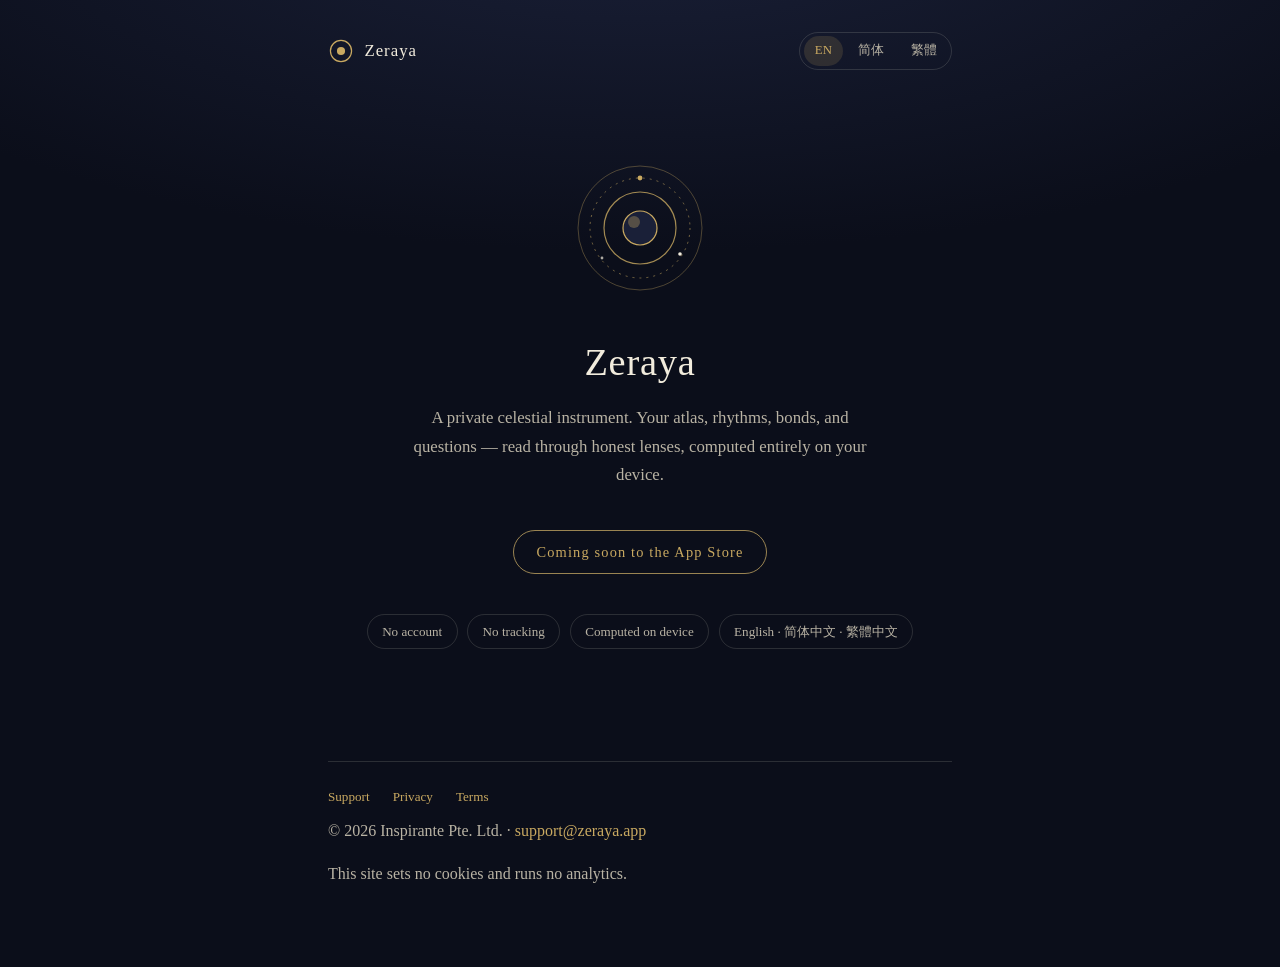
==== index.html @ 540e11f0 "Zeraya site: landing, privacy, terms, support (en / zh-Hans / zh-Hant) Co-Authored-By: Claude Fable " ====
<!DOCTYPE html>
<html lang="en">
<head>
<meta charset="utf-8">
<meta name="viewport" content="width=device-width, initial-scale=1">
<title>Zeraya — Personal Astrology</title>
<meta name="description" content="Zeraya is a private celestial instrument. Readings computed entirely on your device — no account, no tracking.">
<link rel="stylesheet" href="/assets/site.css">
<link rel="icon" href="data:image/svg+xml,%3Csvg xmlns='http://www.w3.org/2000/svg' viewBox='0 0 32 32'%3E%3Ccircle cx='16' cy='16' r='13' fill='none' stroke='%23c9a961' stroke-width='1.5'/%3E%3Ccircle cx='16' cy='16' r='5' fill='%23c9a961'/%3E%3C/svg%3E">
<script src="/assets/lang.js" defer></script>
</head>
<body>
<div class="wrap">

<header class="site">
  <a class="brand" href="/">
    <svg width="26" height="26" viewBox="0 0 32 32" aria-hidden="true">
      <circle cx="16" cy="16" r="13" fill="none" stroke="#c9a961" stroke-width="1.5"/>
      <circle cx="16" cy="16" r="5" fill="#c9a961"/>
    </svg>
    <span data-lang="en">Zeraya</span>
    <span data-lang="zh-Hans" hidden>星盘知己</span>
    <span data-lang="zh-Hant" hidden>星盤知己</span>
  </a>
  <nav class="lang-switch" aria-label="Language">
    <button type="button" data-set-lang="en" class="active">EN</button>
    <button type="button" data-set-lang="zh-Hans">简体</button>
    <button type="button" data-set-lang="zh-Hant">繁體</button>
  </nav>
</header>

<main class="hero">
  <svg class="mark" viewBox="0 0 140 140" aria-hidden="true">
    <circle cx="70" cy="70" r="62" fill="none" stroke="#c9a961" stroke-opacity="0.35" stroke-width="1"/>
    <circle cx="70" cy="70" r="50" fill="none" stroke="#c9a961" stroke-opacity="0.55" stroke-width="1" stroke-dasharray="2 5"/>
    <circle cx="70" cy="70" r="36" fill="none" stroke="#c9a961" stroke-opacity="0.8" stroke-width="1.2"/>
    <circle cx="70" cy="70" r="17" fill="#1a2038" stroke="#c9a961" stroke-width="1.2"/>
    <circle cx="64" cy="64" r="6" fill="#c9a961" fill-opacity="0.35"/>
    <circle cx="70" cy="20" r="2.4" fill="#c9a961"/>
    <circle cx="110" cy="96" r="1.8" fill="#f2ecdd"/>
    <circle cx="32" cy="100" r="1.4" fill="#f2ecdd" fill-opacity="0.7"/>
  </svg>

  <div data-lang="en">
    <h1>Zeraya</h1>
    <p class="tagline">A private celestial instrument. Your atlas, rhythms, bonds, and questions — read through honest lenses, computed entirely on your device.</p>
    <span class="coming">Coming soon to the App&nbsp;Store</span>
    <ul class="pillars">
      <li>No account</li>
      <li>No tracking</li>
      <li>Computed on device</li>
      <li>English · 简体中文 · 繁體中文</li>
    </ul>
  </div>

  <div data-lang="zh-Hans" hidden>
    <h1>星盘知己</h1>
    <p class="tagline">一件私密的星空仪器。你的星图、节律、联结与叩问——以坦诚的视角解读，全部在你的设备上计算完成。</p>
    <span class="coming">即将登陆 App&nbsp;Store</span>
    <ul class="pillars">
      <li>无需账户</li>
      <li>没有追踪</li>
      <li>设备端计算</li>
      <li>English · 简体中文 · 繁體中文</li>
    </ul>
  </div>

  <div data-lang="zh-Hant" hidden>
    <h1>星盤知己</h1>
    <p class="tagline">一件私密的星空儀器。你的星圖、節律、聯結與叩問——以坦誠的視角解讀，全部在你的裝置上計算完成。</p>
    <span class="coming">即將登陸 App&nbsp;Store</span>
    <ul class="pillars">
      <li>無需帳號</li>
      <li>沒有追蹤</li>
      <li>裝置端計算</li>
      <li>English · 简体中文 · 繁體中文</li>
    </ul>
  </div>
</main>

<footer class="site">
  <nav>
    <a href="/support/"><span data-lang="en">Support</span><span data-lang="zh-Hans" hidden>支持</span><span data-lang="zh-Hant" hidden>支援</span></a>
    <a href="/privacy/"><span data-lang="en">Privacy</span><span data-lang="zh-Hans" hidden>隐私政策</span><span data-lang="zh-Hant" hidden>隱私政策</span></a>
    <a href="/terms/"><span data-lang="en">Terms</span><span data-lang="zh-Hans" hidden>使用条款</span><span data-lang="zh-Hant" hidden>使用條款</span></a>
  </nav>
  <p>© 2026 Inspirante Pte. Ltd. · <a href="mailto:support@zeraya.app">support@zeraya.app</a></p>
  <p data-lang="en">This site sets no cookies and runs no analytics.</p>
  <p data-lang="zh-Hans" hidden>本网站不使用 Cookie，也不进行任何分析统计。</p>
  <p data-lang="zh-Hant" hidden>本網站不使用 Cookie，也不進行任何分析統計。</p>
</footer>

</div>
</body>
</html>
---- assets/site.css ----
/* Zeraya site — midnight / ivory / gold, no external resources. */
:root {
  --midnight: #0b0e1a;
  --ink: #131727;
  --ivory: #f2ecdd;
  --ivory-dim: #b9b3a4;
  --gold: #c9a961;
  --gold-dim: #9a8452;
  --hairline: rgba(242, 236, 221, 0.14);
}

* { box-sizing: border-box; }

html { -webkit-text-size-adjust: 100%; }

body {
  margin: 0;
  background: var(--midnight);
  background-image: radial-gradient(ellipse 120% 60% at 50% -10%, #1a2038 0%, var(--midnight) 60%);
  color: var(--ivory);
  font-family: Georgia, "Times New Roman", "Songti SC", "Songti TC", "Noto Serif CJK SC", serif;
  line-height: 1.7;
  min-height: 100vh;
}

.wrap {
  max-width: 42rem;
  margin: 0 auto;
  padding: 2rem 1.5rem 4rem;
}

header.site {
  display: flex;
  align-items: center;
  justify-content: space-between;
  gap: 1rem;
  padding-bottom: 2.5rem;
}

.brand {
  display: flex;
  align-items: center;
  gap: 0.65rem;
  color: var(--ivory);
  text-decoration: none;
  font-size: 1.05rem;
  letter-spacing: 0.06em;
}

.brand svg { display: block; }

.lang-switch {
  display: flex;
  gap: 0.25rem;
  border: 1px solid var(--hairline);
  border-radius: 999px;
  padding: 0.2rem;
}

.lang-switch button {
  appearance: none;
  border: 0;
  background: transparent;
  color: var(--ivory-dim);
  font: inherit;
  font-size: 0.8rem;
  padding: 0.25rem 0.7rem;
  border-radius: 999px;
  cursor: pointer;
}

.lang-switch button.active {
  background: rgba(201, 169, 97, 0.16);
  color: var(--gold);
}

h1 {
  font-size: 2rem;
  font-weight: 500;
  letter-spacing: 0.02em;
  line-height: 1.3;
  margin: 0 0 0.5rem;
}

h2 {
  font-size: 1.3rem;
  font-weight: 500;
  margin: 2.5rem 0 0.75rem;
}

h3 {
  font-size: 1.02rem;
  font-weight: 600;
  margin: 1.75rem 0 0.35rem;
  color: var(--ivory);
}

p, li { color: var(--ivory-dim); font-size: 1rem; margin: 0.5rem 0 1rem; }
h3 + p { margin-top: 0.25rem; }
strong { color: var(--ivory); font-weight: 600; }

a { color: var(--gold); text-decoration: none; }
a:hover { text-decoration: underline; }

.kicker {
  color: var(--gold);
  font-size: 0.78rem;
  letter-spacing: 0.24em;
  text-transform: uppercase;
  margin: 0 0 1rem;
}

.effective {
  color: var(--ivory-dim);
  font-size: 0.85rem;
  font-style: italic;
  margin-bottom: 2rem;
}

.hero {
  text-align: center;
  padding: 3rem 0 2rem;
}

.hero .mark { margin: 0 auto 2rem; width: 140px; height: 140px; }

.hero h1 { font-size: 2.4rem; }

.hero .tagline {
  max-width: 30rem;
  margin: 1rem auto;
  font-size: 1.05rem;
}

.hero .coming {
  display: inline-block;
  margin-top: 1.5rem;
  padding: 0.55rem 1.4rem;
  border: 1px solid var(--gold-dim);
  border-radius: 999px;
  color: var(--gold);
  font-size: 0.9rem;
  letter-spacing: 0.08em;
}

.pillars {
  display: flex;
  flex-wrap: wrap;
  justify-content: center;
  gap: 0.6rem;
  margin-top: 2.5rem;
  padding: 0;
  list-style: none;
}

.pillars li {
  border: 1px solid var(--hairline);
  border-radius: 999px;
  padding: 0.35rem 0.9rem;
  font-size: 0.82rem;
  color: var(--ivory-dim);
  margin: 0;
}

footer.site {
  margin-top: 4rem;
  padding-top: 1.5rem;
  border-top: 1px solid var(--hairline);
  font-size: 0.82rem;
  color: var(--ivory-dim);
}

footer.site nav { margin-bottom: 0.5rem; }
footer.site nav a { margin-right: 1.25rem; }

[hidden] { display: none !important; }

@media (max-width: 480px) {
  h1 { font-size: 1.6rem; }
  .hero h1 { font-size: 1.9rem; }
  .wrap { padding: 1.25rem 1.1rem 3rem; }
}
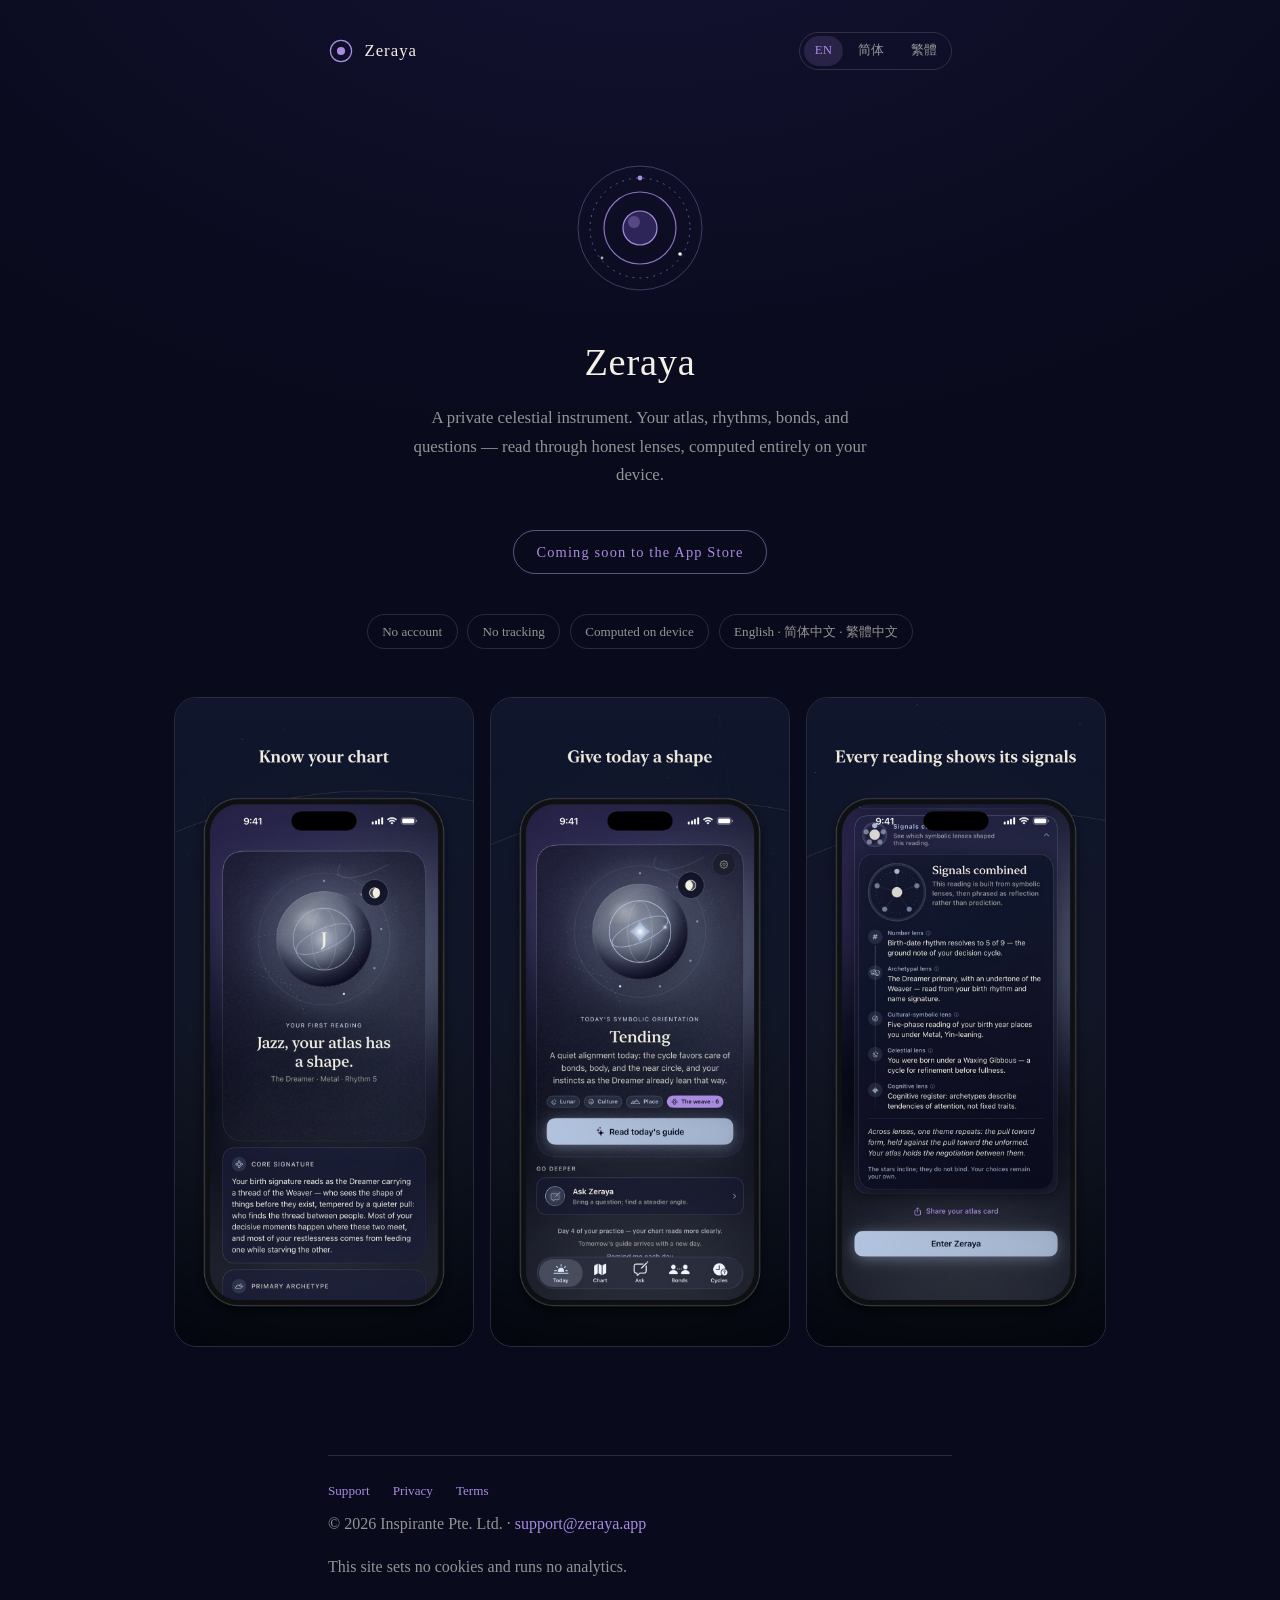
==== commit d3c3c3f4: "Amethyst brand refresh: tokens, marks, favicons, localized screenshot strip Aligns the site to the a" ====
--- a/index.html
+++ b/index.html
@@ -6,7 +6,7 @@
 <title>Zeraya — Personal Astrology</title>
 <meta name="description" content="Zeraya is a private celestial instrument. Readings computed entirely on your device — no account, no tracking.">
 <link rel="stylesheet" href="/assets/site.css">
-<link rel="icon" href="data:image/svg+xml,%3Csvg xmlns='http://www.w3.org/2000/svg' viewBox='0 0 32 32'%3E%3Ccircle cx='16' cy='16' r='13' fill='none' stroke='%23c9a961' stroke-width='1.5'/%3E%3Ccircle cx='16' cy='16' r='5' fill='%23c9a961'/%3E%3C/svg%3E">
+<link rel="icon" href="data:image/svg+xml,%3Csvg xmlns='http://www.w3.org/2000/svg' viewBox='0 0 32 32'%3E%3Ccircle cx='16' cy='16' r='13' fill='none' stroke='%23A98CE0' stroke-width='1.5'/%3E%3Ccircle cx='16' cy='16' r='5' fill='%23A98CE0'/%3E%3C/svg%3E">
 <script src="/assets/lang.js" defer></script>
 </head>
 <body>
@@ -15,8 +15,8 @@
 <header class="site">
   <a class="brand" href="/">
     <svg width="26" height="26" viewBox="0 0 32 32" aria-hidden="true">
-      <circle cx="16" cy="16" r="13" fill="none" stroke="#c9a961" stroke-width="1.5"/>
-      <circle cx="16" cy="16" r="5" fill="#c9a961"/>
+      <circle cx="16" cy="16" r="13" fill="none" stroke="#A98CE0" stroke-width="1.5"/>
+      <circle cx="16" cy="16" r="5" fill="#A98CE0"/>
     </svg>
     <span data-lang="en">Zeraya</span>
     <span data-lang="zh-Hans" hidden>星盘知己</span>
@@ -31,14 +31,14 @@
 
 <main class="hero">
   <svg class="mark" viewBox="0 0 140 140" aria-hidden="true">
-    <circle cx="70" cy="70" r="62" fill="none" stroke="#c9a961" stroke-opacity="0.35" stroke-width="1"/>
-    <circle cx="70" cy="70" r="50" fill="none" stroke="#c9a961" stroke-opacity="0.55" stroke-width="1" stroke-dasharray="2 5"/>
-    <circle cx="70" cy="70" r="36" fill="none" stroke="#c9a961" stroke-opacity="0.8" stroke-width="1.2"/>
-    <circle cx="70" cy="70" r="17" fill="#1a2038" stroke="#c9a961" stroke-width="1.2"/>
-    <circle cx="64" cy="64" r="6" fill="#c9a961" fill-opacity="0.35"/>
-    <circle cx="70" cy="20" r="2.4" fill="#c9a961"/>
-    <circle cx="110" cy="96" r="1.8" fill="#f2ecdd"/>
-    <circle cx="32" cy="100" r="1.4" fill="#f2ecdd" fill-opacity="0.7"/>
+    <circle cx="70" cy="70" r="62" fill="none" stroke="#A98CE0" stroke-opacity="0.35" stroke-width="1"/>
+    <circle cx="70" cy="70" r="50" fill="none" stroke="#A98CE0" stroke-opacity="0.55" stroke-width="1" stroke-dasharray="2 5"/>
+    <circle cx="70" cy="70" r="36" fill="none" stroke="#A98CE0" stroke-opacity="0.8" stroke-width="1.2"/>
+    <circle cx="70" cy="70" r="17" fill="#4F3E8A" fill-opacity="0.5" stroke="#A98CE0" stroke-width="1.2"/>
+    <circle cx="64" cy="64" r="6" fill="#A98CE0" fill-opacity="0.35"/>
+    <circle cx="70" cy="20" r="2.4" fill="#A98CE0"/>
+    <circle cx="110" cy="96" r="1.8" fill="#F3F0E5"/>
+    <circle cx="32" cy="100" r="1.4" fill="#F3F0E5" fill-opacity="0.7"/>
   </svg>
 
   <div data-lang="en">
@@ -50,6 +50,11 @@
       <li>No tracking</li>
       <li>Computed on device</li>
       <li>English · 简体中文 · 繁體中文</li>
+    </ul>
+    <ul class="screens">
+      <li><img src="/assets/screens/en-core-pattern.jpg" alt="Know your chart" width="880" height="1912" loading="lazy"></li>
+      <li><img src="/assets/screens/en-today.jpg" alt="Give today a shape" width="880" height="1912" loading="lazy"></li>
+      <li><img src="/assets/screens/en-signals-combined.jpg" alt="Every reading shows its signals" width="880" height="1912" loading="lazy"></li>
     </ul>
   </div>
 
@@ -63,6 +68,11 @@
       <li>设备端计算</li>
       <li>English · 简体中文 · 繁體中文</li>
     </ul>
+    <ul class="screens">
+      <li><img src="/assets/screens/zh-Hans-core-pattern.jpg" alt="看见你的星图" width="880" height="1912" loading="lazy"></li>
+      <li><img src="/assets/screens/zh-Hans-today.jpg" alt="给今天一个清楚形状" width="880" height="1912" loading="lazy"></li>
+      <li><img src="/assets/screens/zh-Hans-signals-combined.jpg" alt="每则解读都说明信号" width="880" height="1912" loading="lazy"></li>
+    </ul>
   </div>
 
   <div data-lang="zh-Hant" hidden>
@@ -74,6 +84,11 @@
       <li>沒有追蹤</li>
       <li>裝置端計算</li>
       <li>English · 简体中文 · 繁體中文</li>
+    </ul>
+    <ul class="screens">
+      <li><img src="/assets/screens/zh-Hant-core-pattern.jpg" alt="看見你的星圖" width="880" height="1912" loading="lazy"></li>
+      <li><img src="/assets/screens/zh-Hant-today.jpg" alt="給今天一個清晰的形狀" width="880" height="1912" loading="lazy"></li>
+      <li><img src="/assets/screens/zh-Hant-signals-combined.jpg" alt="每則解讀都說明信號" width="880" height="1912" loading="lazy"></li>
     </ul>
   </div>
 </main>
--- a/assets/site.css
+++ b/assets/site.css
@@ -1,12 +1,16 @@
-/* Zeraya site — midnight / ivory / gold, no external resources. */
+/* Zeraya site — midnight / ivory / amethyst, no external resources.
+   Tokens mirror the app's Theme.swift: brand #A98CE0 (luminous amethyst),
+   violet partner #4F3E8A, midnight #090A1C, ivory #F3F0E5. Gold is retired
+   from the brand (it survives in-app only as atmospheric ember). */
 :root {
-  --midnight: #0b0e1a;
+  --midnight: #090A1C;
   --ink: #131727;
-  --ivory: #f2ecdd;
-  --ivory-dim: #b9b3a4;
-  --gold: #c9a961;
-  --gold-dim: #9a8452;
-  --hairline: rgba(242, 236, 221, 0.14);
+  --ivory: #F3F0E5;
+  --ivory-dim: rgba(243, 240, 229, 0.60);
+  --brand: #A98CE0;
+  --brand-dim: rgba(169, 140, 224, 0.55);
+  --violet: #4F3E8A;
+  --hairline: rgba(243, 240, 229, 0.14);
 }
 
 * { box-sizing: border-box; }
@@ -16,7 +20,7 @@
 body {
   margin: 0;
   background: var(--midnight);
-  background-image: radial-gradient(ellipse 120% 60% at 50% -10%, #1a2038 0%, var(--midnight) 60%);
+  background-image: radial-gradient(ellipse 120% 60% at 50% -10%, #141334 0%, var(--midnight) 60%);
   color: var(--ivory);
   font-family: Georgia, "Times New Roman", "Songti SC", "Songti TC", "Noto Serif CJK SC", serif;
   line-height: 1.7;
@@ -70,8 +74,8 @@
 }
 
 .lang-switch button.active {
-  background: rgba(201, 169, 97, 0.16);
-  color: var(--gold);
+  background: rgba(169, 140, 224, 0.16);
+  color: var(--brand);
 }
 
 h1 {
@@ -99,11 +103,11 @@
 h3 + p { margin-top: 0.25rem; }
 strong { color: var(--ivory); font-weight: 600; }
 
-a { color: var(--gold); text-decoration: none; }
+a { color: var(--brand); text-decoration: none; }
 a:hover { text-decoration: underline; }
 
 .kicker {
-  color: var(--gold);
+  color: var(--brand);
   font-size: 0.78rem;
   letter-spacing: 0.24em;
   text-transform: uppercase;
@@ -136,9 +140,9 @@
   display: inline-block;
   margin-top: 1.5rem;
   padding: 0.55rem 1.4rem;
-  border: 1px solid var(--gold-dim);
-  border-radius: 999px;
-  color: var(--gold);
+  border: 1px solid var(--brand-dim);
+  border-radius: 999px;
+  color: var(--brand);
   font-size: 0.9rem;
   letter-spacing: 0.08em;
 }
@@ -162,6 +166,34 @@
   margin: 0;
 }
 
+.screens {
+  display: flex;
+  justify-content: flex-start;
+  gap: 1rem;
+  margin: 3rem auto 0;
+  padding: 0 0 0.75rem;
+  list-style: none;
+  overflow-x: auto;
+  -webkit-overflow-scrolling: touch;
+  scrollbar-width: none;
+}
+
+.screens::-webkit-scrollbar { display: none; }
+
+.screens li { margin: 0; flex: 0 0 auto; }
+
+.screens img {
+  display: block;
+  width: min(58vw, 300px);
+  height: auto;
+  border-radius: 1.4rem;
+  border: 1px solid var(--hairline);
+}
+
+@media (min-width: 720px) {
+  .screens { justify-content: center; overflow-x: visible; }
+}
+
 footer.site {
   margin-top: 4rem;
   padding-top: 1.5rem;
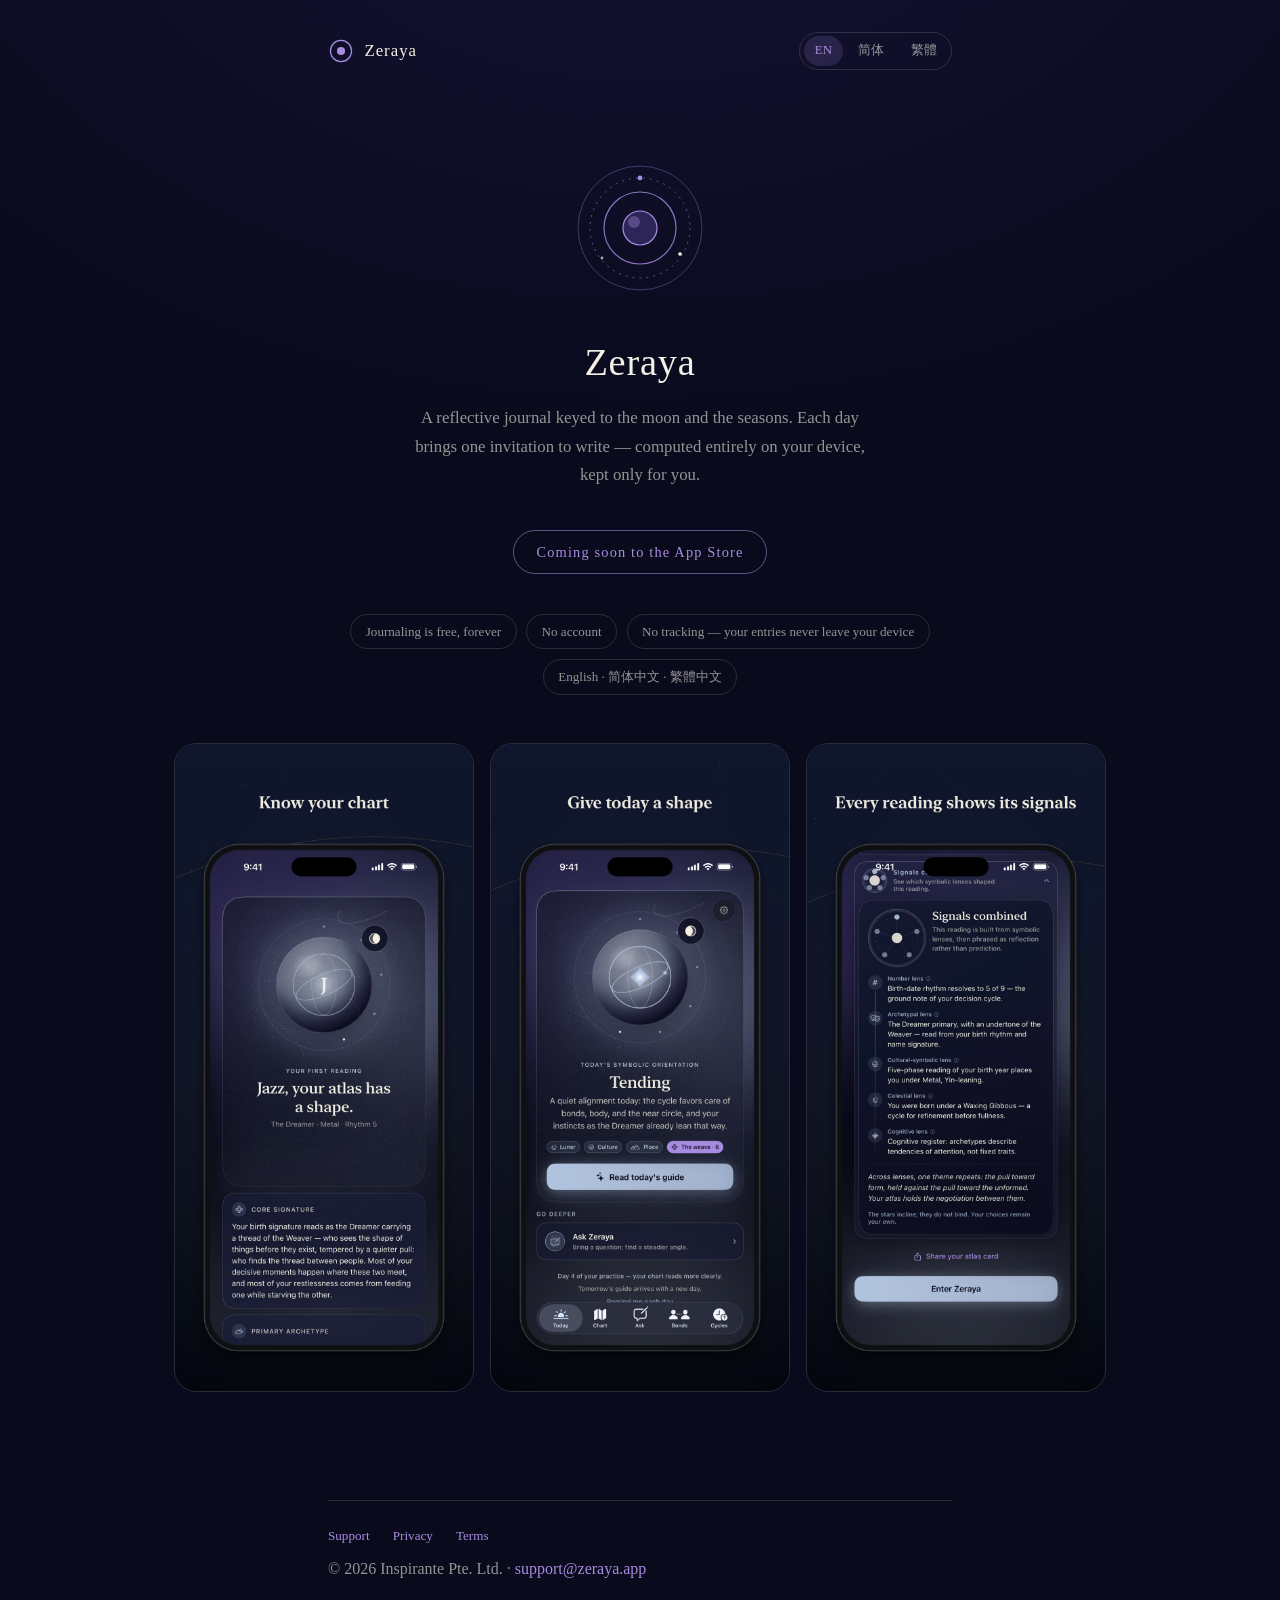
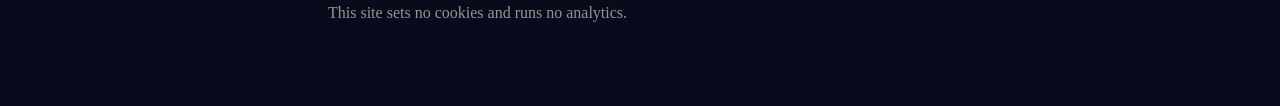
==== commit a1d06bfd: "site: journal-first repositioning — brand, privacy, support Landing: 'Zeraya — Reflective Journal' t" ====
--- a/index.html
+++ b/index.html
@@ -3,8 +3,8 @@
 <head>
 <meta charset="utf-8">
 <meta name="viewport" content="width=device-width, initial-scale=1">
-<title>Zeraya — Personal Astrology</title>
-<meta name="description" content="Zeraya is a private celestial instrument. Readings computed entirely on your device — no account, no tracking.">
+<title>Zeraya — Reflective Journal</title>
+<meta name="description" content="Zeraya is a reflective journal keyed to the moon and the seasons. Everything is computed — and kept — entirely on your device. No account, no tracking.">
 <link rel="stylesheet" href="/assets/site.css">
 <link rel="icon" href="data:image/svg+xml,%3Csvg xmlns='http://www.w3.org/2000/svg' viewBox='0 0 32 32'%3E%3Ccircle cx='16' cy='16' r='13' fill='none' stroke='%23A98CE0' stroke-width='1.5'/%3E%3Ccircle cx='16' cy='16' r='5' fill='%23A98CE0'/%3E%3C/svg%3E">
 <script src="/assets/lang.js" defer></script>
@@ -19,8 +19,8 @@
       <circle cx="16" cy="16" r="5" fill="#A98CE0"/>
     </svg>
     <span data-lang="en">Zeraya</span>
-    <span data-lang="zh-Hans" hidden>星盘知己</span>
-    <span data-lang="zh-Hant" hidden>星盤知己</span>
+    <span data-lang="zh-Hans" hidden>Zeraya</span>
+    <span data-lang="zh-Hant" hidden>Zeraya</span>
   </a>
   <nav class="lang-switch" aria-label="Language">
     <button type="button" data-set-lang="en" class="active">EN</button>
@@ -43,12 +43,12 @@
 
   <div data-lang="en">
     <h1>Zeraya</h1>
-    <p class="tagline">A private celestial instrument. Your atlas, rhythms, bonds, and questions — read through honest lenses, computed entirely on your device.</p>
+    <p class="tagline">A reflective journal keyed to the moon and the seasons. Each day brings one invitation to write — computed entirely on your device, kept only for you.</p>
     <span class="coming">Coming soon to the App&nbsp;Store</span>
     <ul class="pillars">
+      <li>Journaling is free, forever</li>
       <li>No account</li>
-      <li>No tracking</li>
-      <li>Computed on device</li>
+      <li>No tracking — your entries never leave your device</li>
       <li>English · 简体中文 · 繁體中文</li>
     </ul>
     <ul class="screens">
@@ -59,13 +59,13 @@
   </div>
 
   <div data-lang="zh-Hans" hidden>
-    <h1>星盘知己</h1>
-    <p class="tagline">一件私密的星空仪器。你的星图、节律、联结与叩问——以坦诚的视角解读，全部在你的设备上计算完成。</p>
+    <h1>Zeraya</h1>
+    <p class="tagline">一本与月亮和季节同步的反思手记。每天带来一个书写的邀约——全部在你的设备上计算，只属于你。</p>
     <span class="coming">即将登陆 App&nbsp;Store</span>
     <ul class="pillars">
+      <li>书写免费，永久如此</li>
       <li>无需账户</li>
-      <li>没有追踪</li>
-      <li>设备端计算</li>
+      <li>没有追踪——你的记录从不离开设备</li>
       <li>English · 简体中文 · 繁體中文</li>
     </ul>
     <ul class="screens">
@@ -76,13 +76,13 @@
   </div>
 
   <div data-lang="zh-Hant" hidden>
-    <h1>星盤知己</h1>
-    <p class="tagline">一件私密的星空儀器。你的星圖、節律、聯結與叩問——以坦誠的視角解讀，全部在你的裝置上計算完成。</p>
+    <h1>Zeraya</h1>
+    <p class="tagline">一本與月亮和季節同步的反思手記。每天帶來一個書寫的邀約——全部在你的裝置上計算，只屬於你。</p>
     <span class="coming">即將登陸 App&nbsp;Store</span>
     <ul class="pillars">
+      <li>書寫免費，永久如此</li>
       <li>無需帳號</li>
-      <li>沒有追蹤</li>
-      <li>裝置端計算</li>
+      <li>沒有追蹤——你的記錄從不離開裝置</li>
       <li>English · 简体中文 · 繁體中文</li>
     </ul>
     <ul class="screens">
